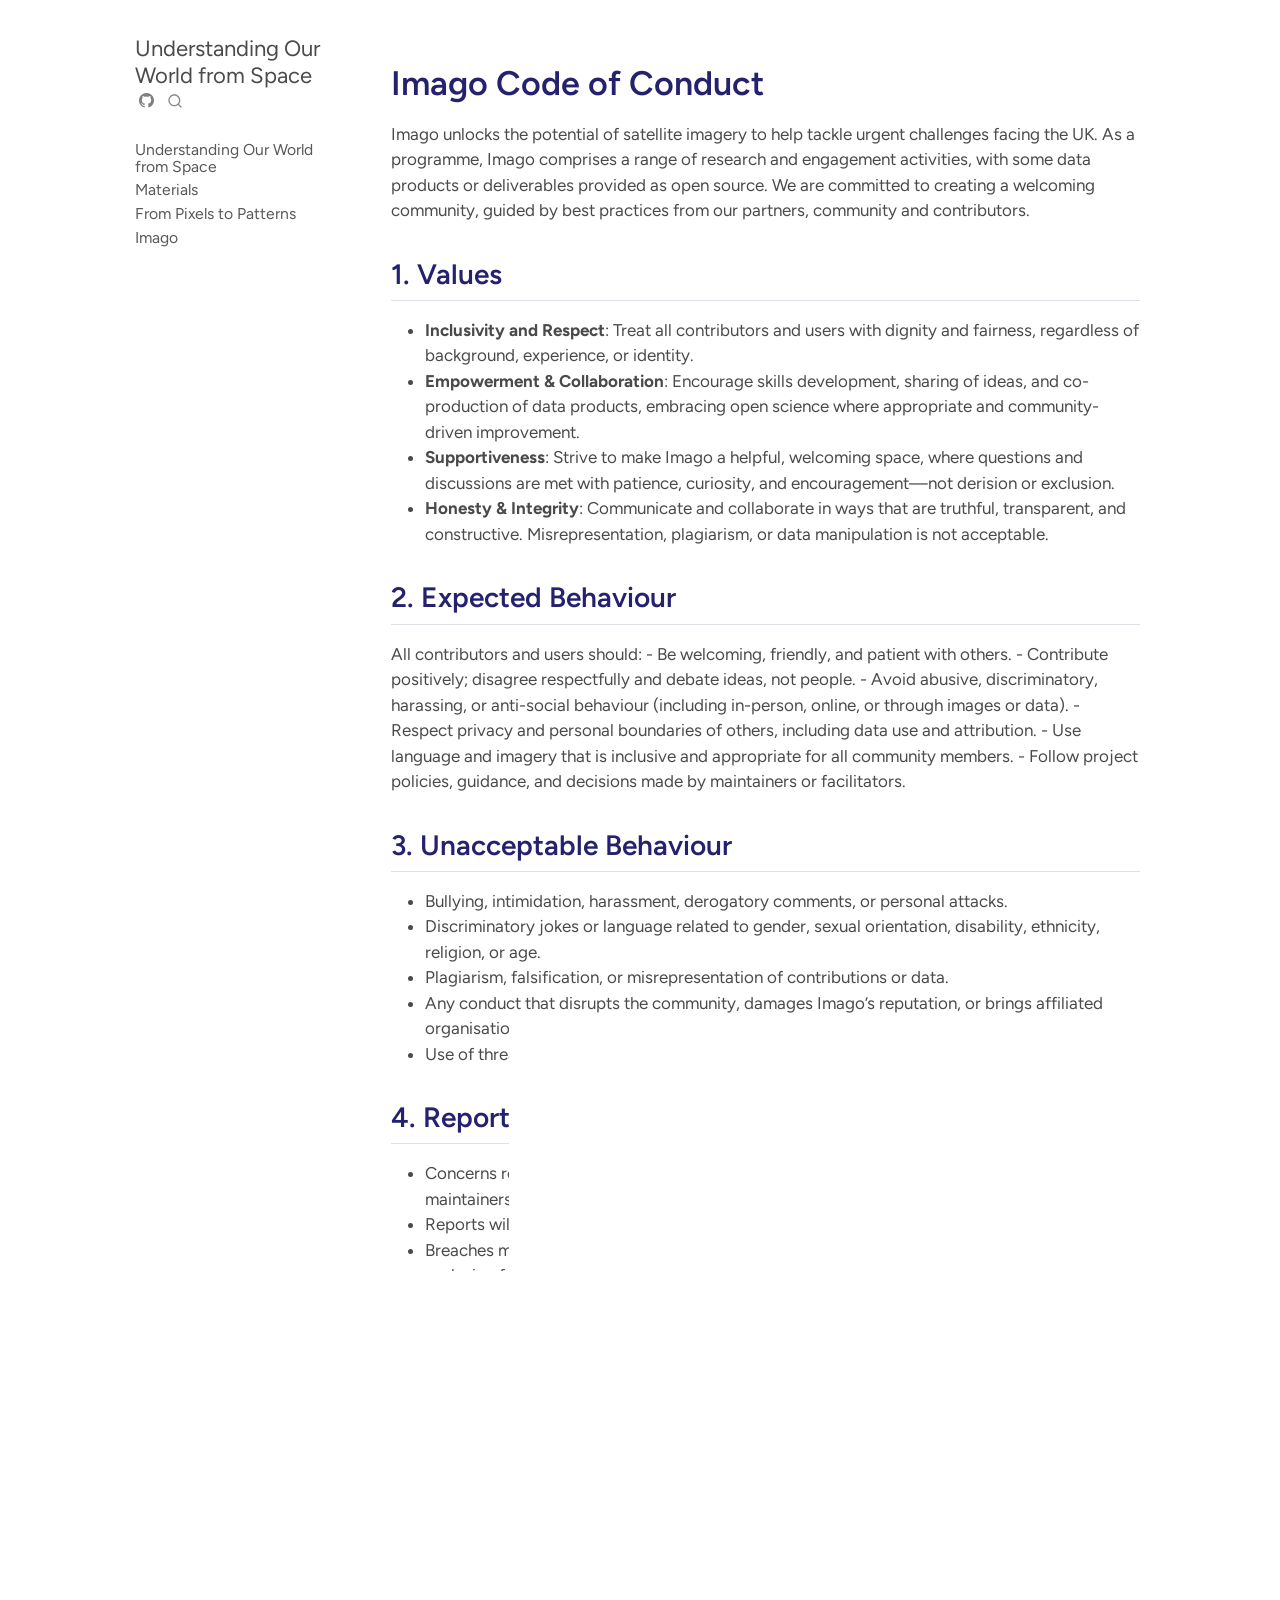
==== docs/CODE_OF_CONDUCT.html @ 0395936b "rebuild" ====
<!DOCTYPE html>
<html xmlns="http://www.w3.org/1999/xhtml" lang="en" xml:lang="en"><head>

<meta charset="utf-8">
<meta name="generator" content="quarto-1.9.37">

<meta name="viewport" content="width=device-width, initial-scale=1.0, user-scalable=yes">


<title>code_of_conduct – Understanding Our World from Space</title>
<style>
/* Default styles provided by pandoc.
** See https://pandoc.org/MANUAL.html#variables-for-html for config info.
*/
code{white-space: pre-wrap;}
span.smallcaps{font-variant: small-caps;}
div.columns{display: flex; gap: min(4vw, 1.5em);}
div.column{flex: auto; overflow-x: auto;}
div.hanging-indent{margin-left: 1.5em; text-indent: -1.5em;}
ul.task-list{list-style: none;}
ul.task-list li input[type="checkbox"] {
  width: 0.8em;
  margin: 0 0.8em 0.2em -1em; /* quarto-specific, see https://github.com/quarto-dev/quarto-cli/issues/4556 */ 
  vertical-align: middle;
}
</style>


<script src="site_libs/quarto-nav/quarto-nav.js"></script>
<script src="site_libs/quarto-nav/headroom.min.js"></script>
<script src="site_libs/clipboard/clipboard.min.js"></script>
<script src="site_libs/quarto-search/autocomplete.umd.js"></script>
<script src="site_libs/quarto-search/fuse.min.js"></script>
<script src="site_libs/quarto-search/quarto-search.js"></script>
<meta name="quarto:offset" content="./">
<script src="site_libs/quarto-html/quarto.js" type="module"></script>
<script src="site_libs/quarto-html/tabsets/tabsets.js" type="module"></script>
<script src="site_libs/quarto-html/popper.min.js"></script>
<script src="site_libs/quarto-html/tippy.umd.min.js"></script>
<script src="site_libs/quarto-html/anchor.min.js"></script>
<link href="site_libs/quarto-html/tippy.css" rel="stylesheet">
<link href="site_libs/quarto-html/quarto-syntax-highlighting-7f8f88aac4f3542376d5c11b86a4c14d.css" rel="stylesheet" id="quarto-text-highlighting-styles">
<script src="site_libs/bootstrap/bootstrap.min.js"></script>
<link href="site_libs/bootstrap/bootstrap-icons.css" rel="stylesheet">
<link href="site_libs/bootstrap/bootstrap-9da0a69d09758582f7bec5a88b095657.min.css" rel="stylesheet" append-hash="true" id="quarto-bootstrap" data-mode="light">
<script id="quarto-search-options" type="application/json">{
  "location": "sidebar",
  "copy-button": false,
  "collapse-after": 3,
  "panel-placement": "start",
  "type": "overlay",
  "limit": 50,
  "keyboard-shortcut": [
    "f",
    "/",
    "s"
  ],
  "language": {
    "search-no-results-text": "No results",
    "search-matching-documents-text": "matching documents",
    "search-copy-link-title": "Copy link to search",
    "search-hide-matches-text": "Hide additional matches",
    "search-more-match-text": "more match in this document",
    "search-more-matches-text": "more matches in this document",
    "search-clear-button-title": "Clear",
    "search-text-placeholder": "",
    "search-detached-cancel-button-title": "Cancel",
    "search-submit-button-title": "Submit",
    "search-label": "Search"
  }
}</script>
<script defer="" src="https://events.imago.ac.uk/script.js" data-website-id="1d384e7c-c043-45bd-9404-abb364ffe9e0"></script>


</head>

<body class="nav-sidebar floating fullcontent quarto-light">

<div id="quarto-search-results"></div>
  <header id="quarto-header" class="headroom fixed-top">
  <nav class="quarto-secondary-nav">
    <div class="container-fluid d-flex">
      <button type="button" class="quarto-btn-toggle btn" data-bs-toggle="collapse" role="button" data-bs-target=".quarto-sidebar-collapse-item" aria-controls="quarto-sidebar" aria-expanded="false" aria-label="Toggle sidebar navigation" onclick="if (window.quartoToggleHeadroom) { window.quartoToggleHeadroom(); }">
        <i class="bi bi-layout-text-sidebar-reverse"></i>
      </button>
        <nav class="quarto-page-breadcrumbs" aria-label="breadcrumb"><ol class="breadcrumb"><li class="breadcrumb-item">
      Understanding Our World from Space
      </li></ol></nav>
        <a class="flex-grow-1" role="navigation" data-bs-toggle="collapse" data-bs-target=".quarto-sidebar-collapse-item" aria-controls="quarto-sidebar" aria-expanded="false" aria-label="Toggle sidebar navigation" onclick="if (window.quartoToggleHeadroom) { window.quartoToggleHeadroom(); }">      
        </a>
      <button type="button" class="btn quarto-search-button" aria-label="Search" onclick="window.quartoOpenSearch();">
        <i class="bi bi-search"></i>
      </button>
    </div>
  </nav>
</header>
<!-- content -->
<div id="quarto-content" class="quarto-container page-columns page-rows-contents page-layout-article">
<!-- sidebar -->
  <nav id="quarto-sidebar" class="sidebar collapse collapse-horizontal quarto-sidebar-collapse-item sidebar-navigation floating overflow-auto">
    <div class="pt-lg-2 mt-2 text-left sidebar-header">
    <div class="sidebar-title mb-0 py-0">
      <a href="./">Understanding Our World from Space</a> 
        <div class="sidebar-tools-main">
    <a href="https://github.com/Imago-SDRUK/ADD_from_space" title="" class="quarto-navigation-tool px-1" aria-label=""><i class="bi bi-github"></i></a>
    <div id="quarto-search" class="quarto-navigation-tool px-1" title="Search"></div>
</div>
    </div>
      </div>
    <div class="sidebar-menu-container"> 
    <ul class="list-unstyled mt-1">
        <li class="sidebar-item">
  <div class="sidebar-item-container"> 
  <a href="./index.html" class="sidebar-item-text sidebar-link">
 <span class="menu-text">Understanding Our World from Space</span></a>
  </div>
</li>
        <li class="sidebar-item">
  <div class="sidebar-item-container"> 
  <a href="./materials.html" class="sidebar-item-text sidebar-link">
 <span class="menu-text">Materials</span></a>
  </div>
</li>
        <li class="sidebar-item">
  <div class="sidebar-item-container"> 
  <a href="./pixelsToPatterns.html" class="sidebar-item-text sidebar-link">
 <span class="menu-text">From Pixels to Patterns</span></a>
  </div>
</li>
        <li class="sidebar-item">
  <div class="sidebar-item-container"> 
  <a href="https://imago.ac.uk" class="sidebar-item-text sidebar-link">
 <span class="menu-text">Imago</span></a>
  </div>
</li>
    </ul>
    </div>
</nav>
<div id="quarto-sidebar-glass" class="quarto-sidebar-collapse-item" data-bs-toggle="collapse" data-bs-target=".quarto-sidebar-collapse-item"></div>
<!-- margin-sidebar -->
    
<!-- main -->
<main class="content" id="quarto-document-content"><header id="title-block-header" class="quarto-title-block"></header>




<section id="imago-code-of-conduct" class="level1">
<h1>Imago Code of Conduct</h1>
<p>Imago unlocks the potential of satellite imagery to help tackle urgent challenges facing the UK. As a programme, Imago comprises a range of research and engagement activities, with some data products or deliverables provided as open source. We are committed to creating a welcoming community, guided by best practices from our partners, community and contributors.</p>
<section id="values" class="level2">
<h2 class="anchored" data-anchor-id="values">1. Values</h2>
<ul>
<li><strong>Inclusivity and Respect</strong>: Treat all contributors and users with dignity and fairness, regardless of background, experience, or identity.</li>
<li><strong>Empowerment &amp; Collaboration</strong>: Encourage skills development, sharing of ideas, and co-production of data products, embracing open science where appropriate and community-driven improvement.</li>
<li><strong>Supportiveness</strong>: Strive to make Imago a helpful, welcoming space, where questions and discussions are met with patience, curiosity, and encouragement—not derision or exclusion.</li>
<li><strong>Honesty &amp; Integrity</strong>: Communicate and collaborate in ways that are truthful, transparent, and constructive. Misrepresentation, plagiarism, or data manipulation is not acceptable.</li>
</ul>
</section>
<section id="expected-behaviour" class="level2">
<h2 class="anchored" data-anchor-id="expected-behaviour">2. Expected Behaviour</h2>
<p>All contributors and users should: - Be welcoming, friendly, and patient with others. - Contribute positively; disagree respectfully and debate ideas, not people. - Avoid abusive, discriminatory, harassing, or anti-social behaviour (including in-person, online, or through images or data). - Respect privacy and personal boundaries of others, including data use and attribution. - Use language and imagery that is inclusive and appropriate for all community members. - Follow project policies, guidance, and decisions made by maintainers or facilitators.</p>
</section>
<section id="unacceptable-behaviour" class="level2">
<h2 class="anchored" data-anchor-id="unacceptable-behaviour">3. Unacceptable Behaviour</h2>
<ul>
<li>Bullying, intimidation, harassment, derogatory comments, or personal attacks.</li>
<li>Discriminatory jokes or language related to gender, sexual orientation, disability, ethnicity, religion, or age.</li>
<li>Plagiarism, falsification, or misrepresentation of contributions or data.</li>
<li>Any conduct that disrupts the community, damages Imago’s reputation, or brings affiliated organisations into disrepute.</li>
<li>Use of threatening, violent, or improper language—offline, online, or within the codebase.</li>
</ul>
</section>
<section id="reporting-and-enforcement" class="level2">
<h2 class="anchored" data-anchor-id="reporting-and-enforcement">4. Reporting and Enforcement</h2>
<ul>
<li>Concerns regarding breaches of this code should be reported confidentially to the project maintainers or lead institution (e.g., <a href="https://www.liverpool.ac.uk/">University of Liverpool</a> contact).</li>
<li>Reports will be handled with respect, discretion, and good faith.</li>
<li>Breaches may result in corrective actions including warnings, temporary or permanent exclusion from the project or its channels (e.g., repositories, online forums).</li>
<li>Severe breaches may be escalated to host institutions.</li>
</ul>
</section>
<section id="applicability" class="level2">
<h2 class="anchored" data-anchor-id="applicability">5. Applicability</h2>
<p>This code applies to all spaces where Imago operates – including code repositories, communication channels, events, and related public communications, both online and offline.</p>
</section>
<section id="commitment-to-improvement" class="level2">
<h2 class="anchored" data-anchor-id="commitment-to-improvement">6. Commitment to Improvement</h2>
<p>The Imago team is committed to regularly reviewing and updating this code, seeking feedback from all participants, to ensure it remains effective, equitable, and aligned with open science best practice where relevant.</p>
<p>This code draws explicitly from the <a href="https://www.liverpool.ac.uk/student-administration/policies-procedures/code-of-conduct/">University of Liverpool’s Student Conduct Policy</a> and the <a href="https://www.nusu.co.uk/getinvolved/societies/codeofconduct/">Newcastle University Students’ Union Code of Conduct</a>, emphasising integrity, respect, inclusivity, and positive contribution.</p>


</section>
</section>

</main> <!-- /main -->
<script id="quarto-html-after-body" type="application/javascript">
  window.document.addEventListener("DOMContentLoaded", function (event) {
    const icon = "";
    const anchorJS = new window.AnchorJS();
    anchorJS.options = {
      placement: 'right',
      icon: icon
    };
    anchorJS.add('.anchored');
    const isCodeAnnotation = (el) => {
      for (const clz of el.classList) {
        if (clz.startsWith('code-annotation-')) {                     
          return true;
        }
      }
      return false;
    }
    const onCopySuccess = function(e) {
      // button target
      const button = e.trigger;
      // don't keep focus
      button.blur();
      // flash "checked"
      button.classList.add('code-copy-button-checked');
      var currentTitle = button.getAttribute("title");
      button.setAttribute("title", "Copied!");
      let tooltip;
      if (window.bootstrap) {
        button.setAttribute("data-bs-toggle", "tooltip");
        button.setAttribute("data-bs-placement", "left");
        button.setAttribute("data-bs-title", "Copied!");
        tooltip = new bootstrap.Tooltip(button, 
          { trigger: "manual", 
            customClass: "code-copy-button-tooltip",
            offset: [0, -8]});
        tooltip.show();    
      }
      setTimeout(function() {
        if (tooltip) {
          tooltip.hide();
          button.removeAttribute("data-bs-title");
          button.removeAttribute("data-bs-toggle");
          button.removeAttribute("data-bs-placement");
        }
        button.setAttribute("title", currentTitle);
        button.classList.remove('code-copy-button-checked');
      }, 1000);
      // clear code selection
      e.clearSelection();
    }
    const getTextToCopy = function(trigger) {
      const outerScaffold = trigger.parentElement.cloneNode(true);
      const codeEl = outerScaffold.querySelector('code');
      for (const childEl of codeEl.children) {
        if (isCodeAnnotation(childEl)) {
          childEl.remove();
        }
      }
      return codeEl.innerText;
    }
    const clipboard = new window.ClipboardJS('.code-copy-button:not([data-in-quarto-modal])', {
      text: getTextToCopy
    });
    clipboard.on('success', onCopySuccess);
    if (window.document.getElementById('quarto-embedded-source-code-modal')) {
      const clipboardModal = new window.ClipboardJS('.code-copy-button[data-in-quarto-modal]', {
        text: getTextToCopy,
        container: window.document.getElementById('quarto-embedded-source-code-modal')
      });
      clipboardModal.on('success', onCopySuccess);
    }
      var localhostRegex = new RegExp(/^(?:http|https):\/\/localhost\:?[0-9]*\//);
      var mailtoRegex = new RegExp(/^mailto:/);
        var filterRegex = new RegExp('/' + window.location.host + '/');
      var isInternal = (href) => {
          return filterRegex.test(href) || localhostRegex.test(href) || mailtoRegex.test(href);
      }
      // Inspect non-navigation links and adorn them if external
     var links = window.document.querySelectorAll('a[href]:not(.nav-link):not(.navbar-brand):not(.toc-action):not(.sidebar-link):not(.sidebar-item-toggle):not(.pagination-link):not(.no-external):not([aria-hidden]):not(.dropdown-item):not(.quarto-navigation-tool):not(.about-link)');
      for (var i=0; i<links.length; i++) {
        const link = links[i];
        if (!isInternal(link.href)) {
          // undo the damage that might have been done by quarto-nav.js in the case of
          // links that we want to consider external
          if (link.dataset.originalHref !== undefined) {
            link.href = link.dataset.originalHref;
          }
        }
      }
    function tippyHover(el, contentFn, onTriggerFn, onUntriggerFn) {
      const config = {
        allowHTML: true,
        maxWidth: 500,
        delay: 100,
        arrow: false,
        appendTo: function(el) {
            return el.parentElement;
        },
        interactive: true,
        interactiveBorder: 10,
        theme: 'quarto',
        placement: 'bottom-start',
      };
      if (contentFn) {
        config.content = contentFn;
      }
      if (onTriggerFn) {
        config.onTrigger = onTriggerFn;
      }
      if (onUntriggerFn) {
        config.onUntrigger = onUntriggerFn;
      }
      window.tippy(el, config); 
    }
    const noterefs = window.document.querySelectorAll('a[role="doc-noteref"]');
    for (var i=0; i<noterefs.length; i++) {
      const ref = noterefs[i];
      tippyHover(ref, function() {
        // use id or data attribute instead here
        let href = ref.getAttribute('data-footnote-href') || ref.getAttribute('href');
        try { href = new URL(href).hash; } catch {}
        const id = href.replace(/^#\/?/, "");
        const note = window.document.getElementById(id);
        if (note) {
          return note.innerHTML;
        } else {
          return "";
        }
      });
    }
    const xrefs = window.document.querySelectorAll('a.quarto-xref');
    const processXRef = (id, note) => {
      // Strip column container classes
      const stripColumnClz = (el) => {
        el.classList.remove("page-full", "page-columns");
        if (el.children) {
          for (const child of el.children) {
            stripColumnClz(child);
          }
        }
      }
      stripColumnClz(note)
      if (id === null || id.startsWith('sec-')) {
        // Special case sections, only their first couple elements
        const container = document.createElement("div");
        if (note.children && note.children.length > 2) {
          container.appendChild(note.children[0].cloneNode(true));
          for (let i = 1; i < note.children.length; i++) {
            const child = note.children[i];
            if (child.tagName === "P" && child.innerText === "") {
              continue;
            } else {
              container.appendChild(child.cloneNode(true));
              break;
            }
          }
          if (window.Quarto?.typesetMath) {
            window.Quarto.typesetMath(container);
          }
          return container.innerHTML
        } else {
          if (window.Quarto?.typesetMath) {
            window.Quarto.typesetMath(note);
          }
          return note.innerHTML;
        }
      } else {
        // Remove any anchor links if they are present
        const anchorLink = note.querySelector('a.anchorjs-link');
        if (anchorLink) {
          anchorLink.remove();
        }
        if (window.Quarto?.typesetMath) {
          window.Quarto.typesetMath(note);
        }
        if (note.classList.contains("callout")) {
          return note.outerHTML;
        } else {
          return note.innerHTML;
        }
      }
    }
    for (var i=0; i<xrefs.length; i++) {
      const xref = xrefs[i];
      tippyHover(xref, undefined, function(instance) {
        instance.disable();
        let url = xref.getAttribute('href');
        let hash = undefined; 
        if (url.startsWith('#')) {
          hash = url;
        } else {
          try { hash = new URL(url).hash; } catch {}
        }
        if (hash) {
          const id = hash.replace(/^#\/?/, "");
          const note = window.document.getElementById(id);
          if (note !== null) {
            try {
              const html = processXRef(id, note.cloneNode(true));
              instance.setContent(html);
            } finally {
              instance.enable();
              instance.show();
            }
          } else {
            // See if we can fetch this
            fetch(url.split('#')[0])
            .then(res => res.text())
            .then(html => {
              const parser = new DOMParser();
              const htmlDoc = parser.parseFromString(html, "text/html");
              const note = htmlDoc.getElementById(id);
              if (note !== null) {
                const html = processXRef(id, note);
                instance.setContent(html);
              } 
            }).finally(() => {
              instance.enable();
              instance.show();
            });
          }
        } else {
          // See if we can fetch a full url (with no hash to target)
          // This is a special case and we should probably do some content thinning / targeting
          fetch(url)
          .then(res => res.text())
          .then(html => {
            const parser = new DOMParser();
            const htmlDoc = parser.parseFromString(html, "text/html");
            const note = htmlDoc.querySelector('main.content');
            if (note !== null) {
              // This should only happen for chapter cross references
              // (since there is no id in the URL)
              // remove the first header
              if (note.children.length > 0 && note.children[0].tagName === "HEADER") {
                note.children[0].remove();
              }
              const html = processXRef(null, note);
              instance.setContent(html);
            } 
          }).finally(() => {
            instance.enable();
            instance.show();
          });
        }
      }, function(instance) {
      });
    }
        let selectedAnnoteEl;
        const selectorForAnnotation = ( cell, annotation) => {
          let cellAttr = 'data-code-cell="' + cell + '"';
          let lineAttr = 'data-code-annotation="' +  annotation + '"';
          const selector = 'span[' + cellAttr + '][' + lineAttr + ']';
          return selector;
        }
        const selectCodeLines = (annoteEl) => {
          const doc = window.document;
          const targetCell = annoteEl.getAttribute("data-target-cell");
          const targetAnnotation = annoteEl.getAttribute("data-target-annotation");
          const annoteSpan = window.document.querySelector(selectorForAnnotation(targetCell, targetAnnotation));
          const lines = annoteSpan.getAttribute("data-code-lines").split(",");
          const lineIds = lines.map((line) => {
            return targetCell + "-" + line;
          })
          let top = null;
          let height = null;
          let parent = null;
          if (lineIds.length > 0) {
              //compute the position of the single el (top and bottom and make a div)
              const el = window.document.getElementById(lineIds[0]);
              top = el.offsetTop;
              height = el.offsetHeight;
              parent = el.parentElement.parentElement;
            if (lineIds.length > 1) {
              const lastEl = window.document.getElementById(lineIds[lineIds.length - 1]);
              const bottom = lastEl.offsetTop + lastEl.offsetHeight;
              height = bottom - top;
            }
            if (top !== null && height !== null && parent !== null) {
              // cook up a div (if necessary) and position it 
              let div = window.document.getElementById("code-annotation-line-highlight");
              if (div === null) {
                div = window.document.createElement("div");
                div.setAttribute("id", "code-annotation-line-highlight");
                div.style.position = 'absolute';
                parent.appendChild(div);
              }
              div.style.top = top - 2 + "px";
              div.style.height = height + 4 + "px";
              div.style.left = 0;
              let gutterDiv = window.document.getElementById("code-annotation-line-highlight-gutter");
              if (gutterDiv === null) {
                gutterDiv = window.document.createElement("div");
                gutterDiv.setAttribute("id", "code-annotation-line-highlight-gutter");
                gutterDiv.style.position = 'absolute';
                const codeCell = window.document.getElementById(targetCell);
                const gutter = codeCell.querySelector('.code-annotation-gutter');
                gutter.appendChild(gutterDiv);
              }
              gutterDiv.style.top = top - 2 + "px";
              gutterDiv.style.height = height + 4 + "px";
            }
            selectedAnnoteEl = annoteEl;
          }
        };
        const unselectCodeLines = () => {
          const elementsIds = ["code-annotation-line-highlight", "code-annotation-line-highlight-gutter"];
          elementsIds.forEach((elId) => {
            const div = window.document.getElementById(elId);
            if (div) {
              div.remove();
            }
          });
          selectedAnnoteEl = undefined;
        };
          // Handle positioning of the toggle
      window.addEventListener(
        "resize",
        throttle(() => {
          elRect = undefined;
          if (selectedAnnoteEl) {
            selectCodeLines(selectedAnnoteEl);
          }
        }, 10)
      );
      function throttle(fn, ms) {
      let throttle = false;
      let timer;
        return (...args) => {
          if(!throttle) { // first call gets through
              fn.apply(this, args);
              throttle = true;
          } else { // all the others get throttled
              if(timer) clearTimeout(timer); // cancel #2
              timer = setTimeout(() => {
                fn.apply(this, args);
                timer = throttle = false;
              }, ms);
          }
        };
      }
        // Attach click handler to the DT
        const annoteDls = window.document.querySelectorAll('dt[data-target-cell]');
        for (const annoteDlNode of annoteDls) {
          annoteDlNode.addEventListener('click', (event) => {
            const clickedEl = event.target;
            if (clickedEl !== selectedAnnoteEl) {
              unselectCodeLines();
              const activeEl = window.document.querySelector('dt[data-target-cell].code-annotation-active');
              if (activeEl) {
                activeEl.classList.remove('code-annotation-active');
              }
              selectCodeLines(clickedEl);
              clickedEl.classList.add('code-annotation-active');
            } else {
              // Unselect the line
              unselectCodeLines();
              clickedEl.classList.remove('code-annotation-active');
            }
          });
        }
    const findCites = (el) => {
      const parentEl = el.parentElement;
      if (parentEl) {
        const cites = parentEl.dataset.cites;
        if (cites) {
          return {
            el,
            cites: cites.split(' ')
          };
        } else {
          return findCites(el.parentElement)
        }
      } else {
        return undefined;
      }
    };
    var bibliorefs = window.document.querySelectorAll('a[role="doc-biblioref"]');
    for (var i=0; i<bibliorefs.length; i++) {
      const ref = bibliorefs[i];
      const citeInfo = findCites(ref);
      if (citeInfo) {
        tippyHover(citeInfo.el, function() {
          var popup = window.document.createElement('div');
          citeInfo.cites.forEach(function(cite) {
            var citeDiv = window.document.createElement('div');
            citeDiv.classList.add('hanging-indent');
            citeDiv.classList.add('csl-entry');
            var biblioDiv = window.document.getElementById('ref-' + cite);
            if (biblioDiv) {
              citeDiv.innerHTML = biblioDiv.innerHTML;
            }
            popup.appendChild(citeDiv);
          });
          return popup.innerHTML;
        });
      }
    }
  });
  </script>
</div> <!-- /content -->
<footer class="footer">
  <div class="nav-footer">
    <div class="nav-footer-left">
      &nbsp;
    </div>   
    <div class="nav-footer-center">
<p><a href="https://imago.ac.uk"><span class="green">Imago</span></a>, part of the <a href="https://www.sdruk.ukri.org/"><span class="blue">Smart Data Research UK</span></a> family.</p>
</div>
    <div class="nav-footer-right">
      &nbsp;
    </div>
  </div>
</footer>




</body></html>
---- docs/site_libs/quarto-html/tippy.css ----
.tippy-box[data-animation=fade][data-state=hidden]{opacity:0}[data-tippy-root]{max-width:calc(100vw - 10px)}.tippy-box{position:relative;background-color:#333;color:#fff;border-radius:4px;font-size:14px;line-height:1.4;white-space:normal;outline:0;transition-property:transform,visibility,opacity}.tippy-box[data-placement^=top]>.tippy-arrow{bottom:0}.tippy-box[data-placement^=top]>.tippy-arrow:before{bottom:-7px;left:0;border-width:8px 8px 0;border-top-color:initial;transform-origin:center top}.tippy-box[data-placement^=bottom]>.tippy-arrow{top:0}.tippy-box[data-placement^=bottom]>.tippy-arrow:before{top:-7px;left:0;border-width:0 8px 8px;border-bottom-color:initial;transform-origin:center bottom}.tippy-box[data-placement^=left]>.tippy-arrow{right:0}.tippy-box[data-placement^=left]>.tippy-arrow:before{border-width:8px 0 8px 8px;border-left-color:initial;right:-7px;transform-origin:center left}.tippy-box[data-placement^=right]>.tippy-arrow{left:0}.tippy-box[data-placement^=right]>.tippy-arrow:before{left:-7px;border-width:8px 8px 8px 0;border-right-color:initial;transform-origin:center right}.tippy-box[data-inertia][data-state=visible]{transition-timing-function:cubic-bezier(.54,1.5,.38,1.11)}.tippy-arrow{width:16px;height:16px;color:#333}.tippy-arrow:before{content:"";position:absolute;border-color:transparent;border-style:solid}.tippy-content{position:relative;padding:5px 9px;z-index:1}
---- docs/site_libs/quarto-html/quarto-syntax-highlighting-7f8f88aac4f3542376d5c11b86a4c14d.css ----
/* quarto syntax highlight colors */
:root {
  --quarto-hl-ot-color: #003B4F;
  --quarto-hl-at-color: #657422;
  --quarto-hl-ss-color: #20794D;
  --quarto-hl-an-color: #5E5E5E;
  --quarto-hl-fu-color: #4758AB;
  --quarto-hl-st-color: #20794D;
  --quarto-hl-cf-color: #003B4F;
  --quarto-hl-op-color: #5E5E5E;
  --quarto-hl-er-color: #AD0000;
  --quarto-hl-bn-color: #AD0000;
  --quarto-hl-al-color: #AD0000;
  --quarto-hl-va-color: #111111;
  --quarto-hl-bu-color: inherit;
  --quarto-hl-ex-color: inherit;
  --quarto-hl-pp-color: #AD0000;
  --quarto-hl-in-color: #5E5E5E;
  --quarto-hl-vs-color: #20794D;
  --quarto-hl-wa-color: #5E5E5E;
  --quarto-hl-do-color: #5E5E5E;
  --quarto-hl-im-color: #00769E;
  --quarto-hl-ch-color: #20794D;
  --quarto-hl-dt-color: #AD0000;
  --quarto-hl-fl-color: #AD0000;
  --quarto-hl-co-color: #5E5E5E;
  --quarto-hl-cv-color: #5E5E5E;
  --quarto-hl-cn-color: #8f5902;
  --quarto-hl-sc-color: #5E5E5E;
  --quarto-hl-dv-color: #AD0000;
  --quarto-hl-kw-color: #003B4F;
}

/* other quarto variables */
:root {
  --quarto-font-monospace: SFMono-Regular, Menlo, Monaco, Consolas, "Liberation Mono", "Courier New", monospace;
}

/* syntax highlight based on Pandoc's rules */
pre > code.sourceCode > span {
  color: #003B4F;
}

code.sourceCode > span {
  color: #003B4F;
}

div.sourceCode,
div.sourceCode pre.sourceCode {
  color: #003B4F;
}

/* Normal */
code span {
  color: #003B4F;
}

/* Alert */
code span.al {
  color: #AD0000;
  font-style: inherit;
}

/* Annotation */
code span.an {
  color: #5E5E5E;
  font-style: inherit;
}

/* Attribute */
code span.at {
  color: #657422;
  font-style: inherit;
}

/* BaseN */
code span.bn {
  color: #AD0000;
  font-style: inherit;
}

/* BuiltIn */
code span.bu {
  font-style: inherit;
}

/* ControlFlow */
code span.cf {
  color: #003B4F;
  font-weight: bold;
  font-style: inherit;
}

/* Char */
code span.ch {
  color: #20794D;
  font-style: inherit;
}

/* Constant */
code span.cn {
  color: #8f5902;
  font-style: inherit;
}

/* Comment */
code span.co {
  color: #5E5E5E;
  font-style: inherit;
}

/* CommentVar */
code span.cv {
  color: #5E5E5E;
  font-style: italic;
}

/* Documentation */
code span.do {
  color: #5E5E5E;
  font-style: italic;
}

/* DataType */
code span.dt {
  color: #AD0000;
  font-style: inherit;
}

/* DecVal */
code span.dv {
  color: #AD0000;
  font-style: inherit;
}

/* Error */
code span.er {
  color: #AD0000;
  font-style: inherit;
}

/* Extension */
code span.ex {
  font-style: inherit;
}

/* Float */
code span.fl {
  color: #AD0000;
  font-style: inherit;
}

/* Function */
code span.fu {
  color: #4758AB;
  font-style: inherit;
}

/* Import */
code span.im {
  color: #00769E;
  font-style: inherit;
}

/* Information */
code span.in {
  color: #5E5E5E;
  font-style: inherit;
}

/* Keyword */
code span.kw {
  color: #003B4F;
  font-weight: bold;
  font-style: inherit;
}

/* Operator */
code span.op {
  color: #5E5E5E;
  font-style: inherit;
}

/* Other */
code span.ot {
  color: #003B4F;
  font-style: inherit;
}

/* Preprocessor */
code span.pp {
  color: #AD0000;
  font-style: inherit;
}

/* SpecialChar */
code span.sc {
  color: #5E5E5E;
  font-style: inherit;
}

/* SpecialString */
code span.ss {
  color: #20794D;
  font-style: inherit;
}

/* String */
code span.st {
  color: #20794D;
  font-style: inherit;
}

/* Variable */
code span.va {
  color: #111111;
  font-style: inherit;
}

/* VerbatimString */
code span.vs {
  color: #20794D;
  font-style: inherit;
}

/* Warning */
code span.wa {
  color: #5E5E5E;
  font-style: italic;
}

.prevent-inlining {
  content: "</";
}

/*# sourceMappingURL=789ad8cd35626ba772517505b42a116e.css.map */
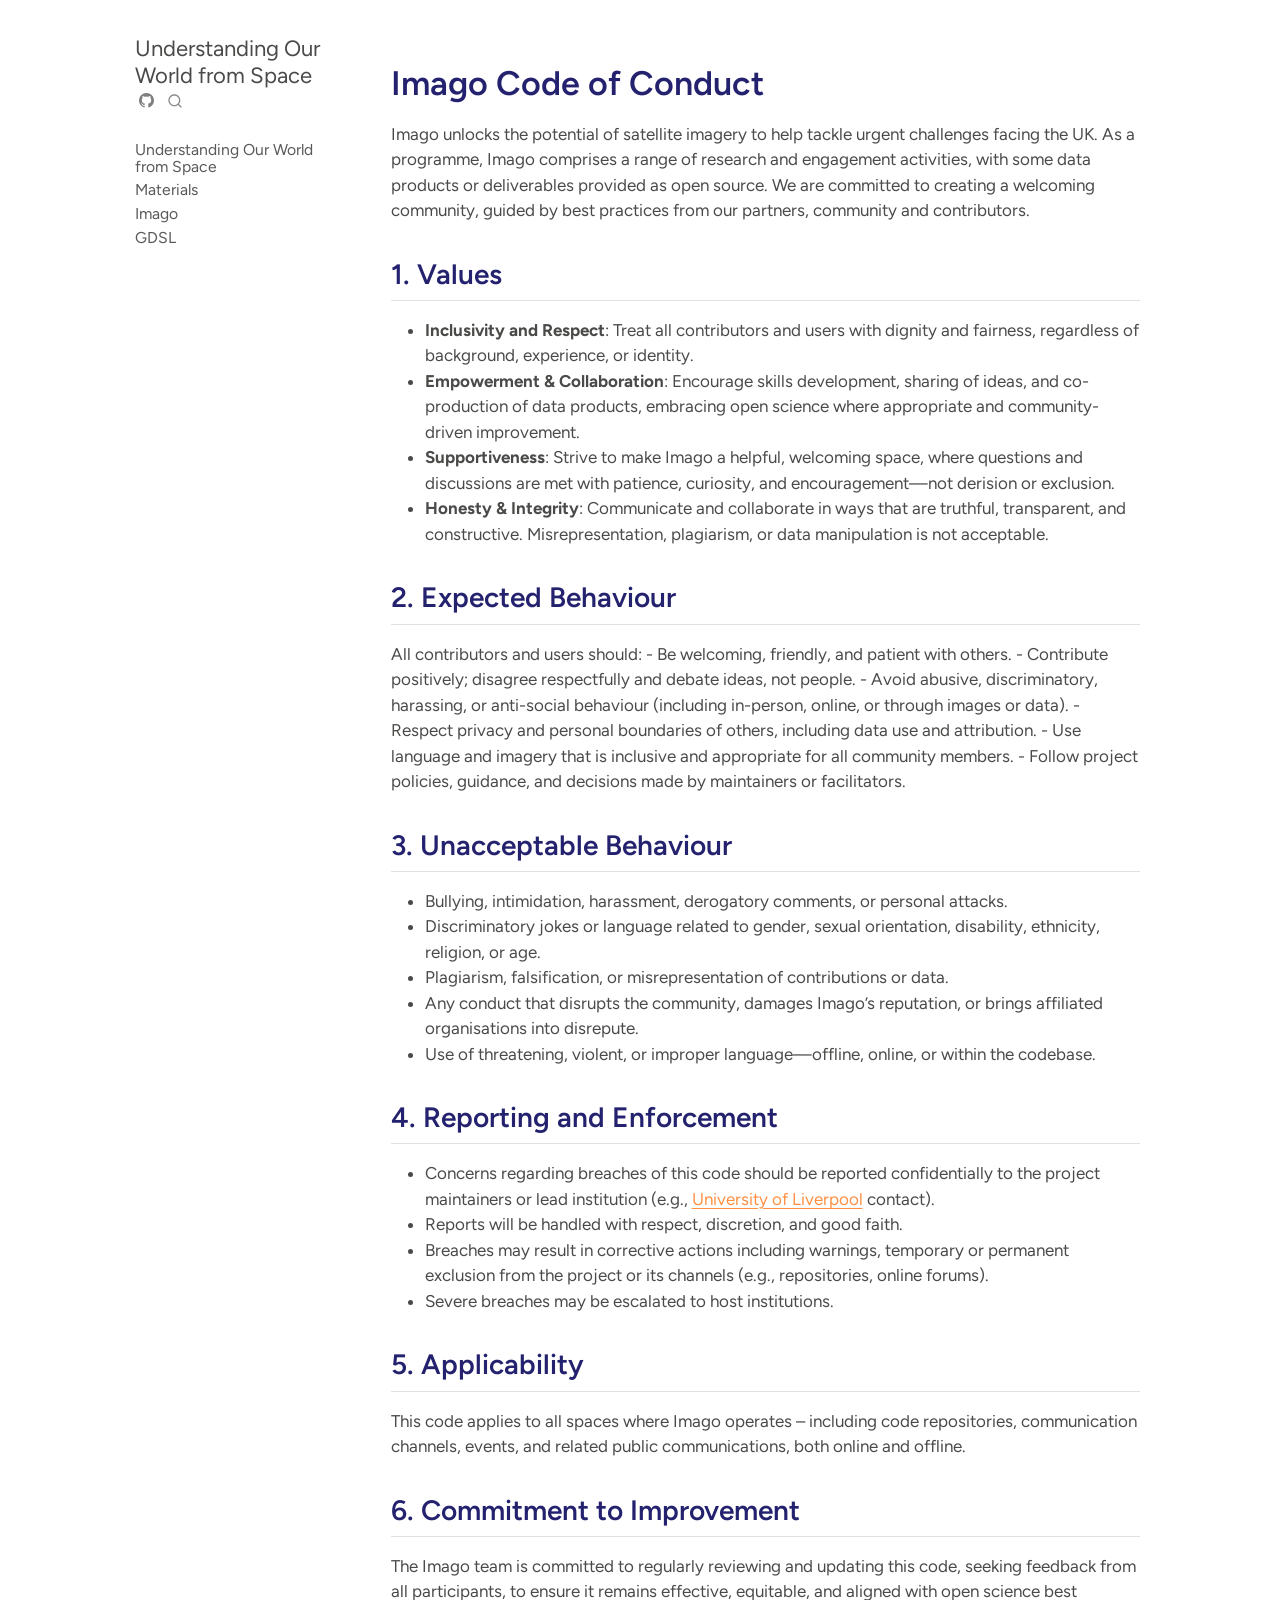
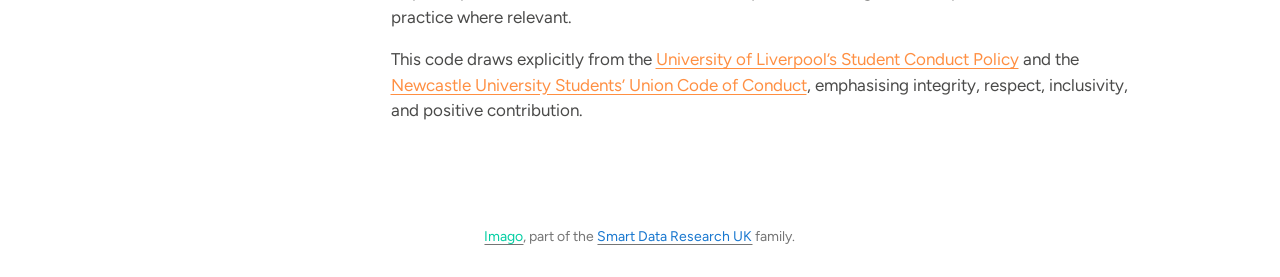
==== commit 4b66bc8f: "rebuild w/ materials.html" ====
--- a/docs/CODE_OF_CONDUCT.html
+++ b/docs/CODE_OF_CONDUCT.html
@@ -123,14 +123,14 @@
 </li>
         <li class="sidebar-item">
   <div class="sidebar-item-container"> 
-  <a href="./pixelsToPatterns.html" class="sidebar-item-text sidebar-link">
- <span class="menu-text">From Pixels to Patterns</span></a>
+  <a href="https://imago.ac.uk" class="sidebar-item-text sidebar-link">
+ <span class="menu-text">Imago</span></a>
   </div>
 </li>
         <li class="sidebar-item">
   <div class="sidebar-item-container"> 
-  <a href="https://imago.ac.uk" class="sidebar-item-text sidebar-link">
- <span class="menu-text">Imago</span></a>
+  <a href="https://liverpool.ac.uk/geographic-data-science" class="sidebar-item-text sidebar-link">
+ <span class="menu-text">GDSL</span></a>
   </div>
 </li>
     </ul>
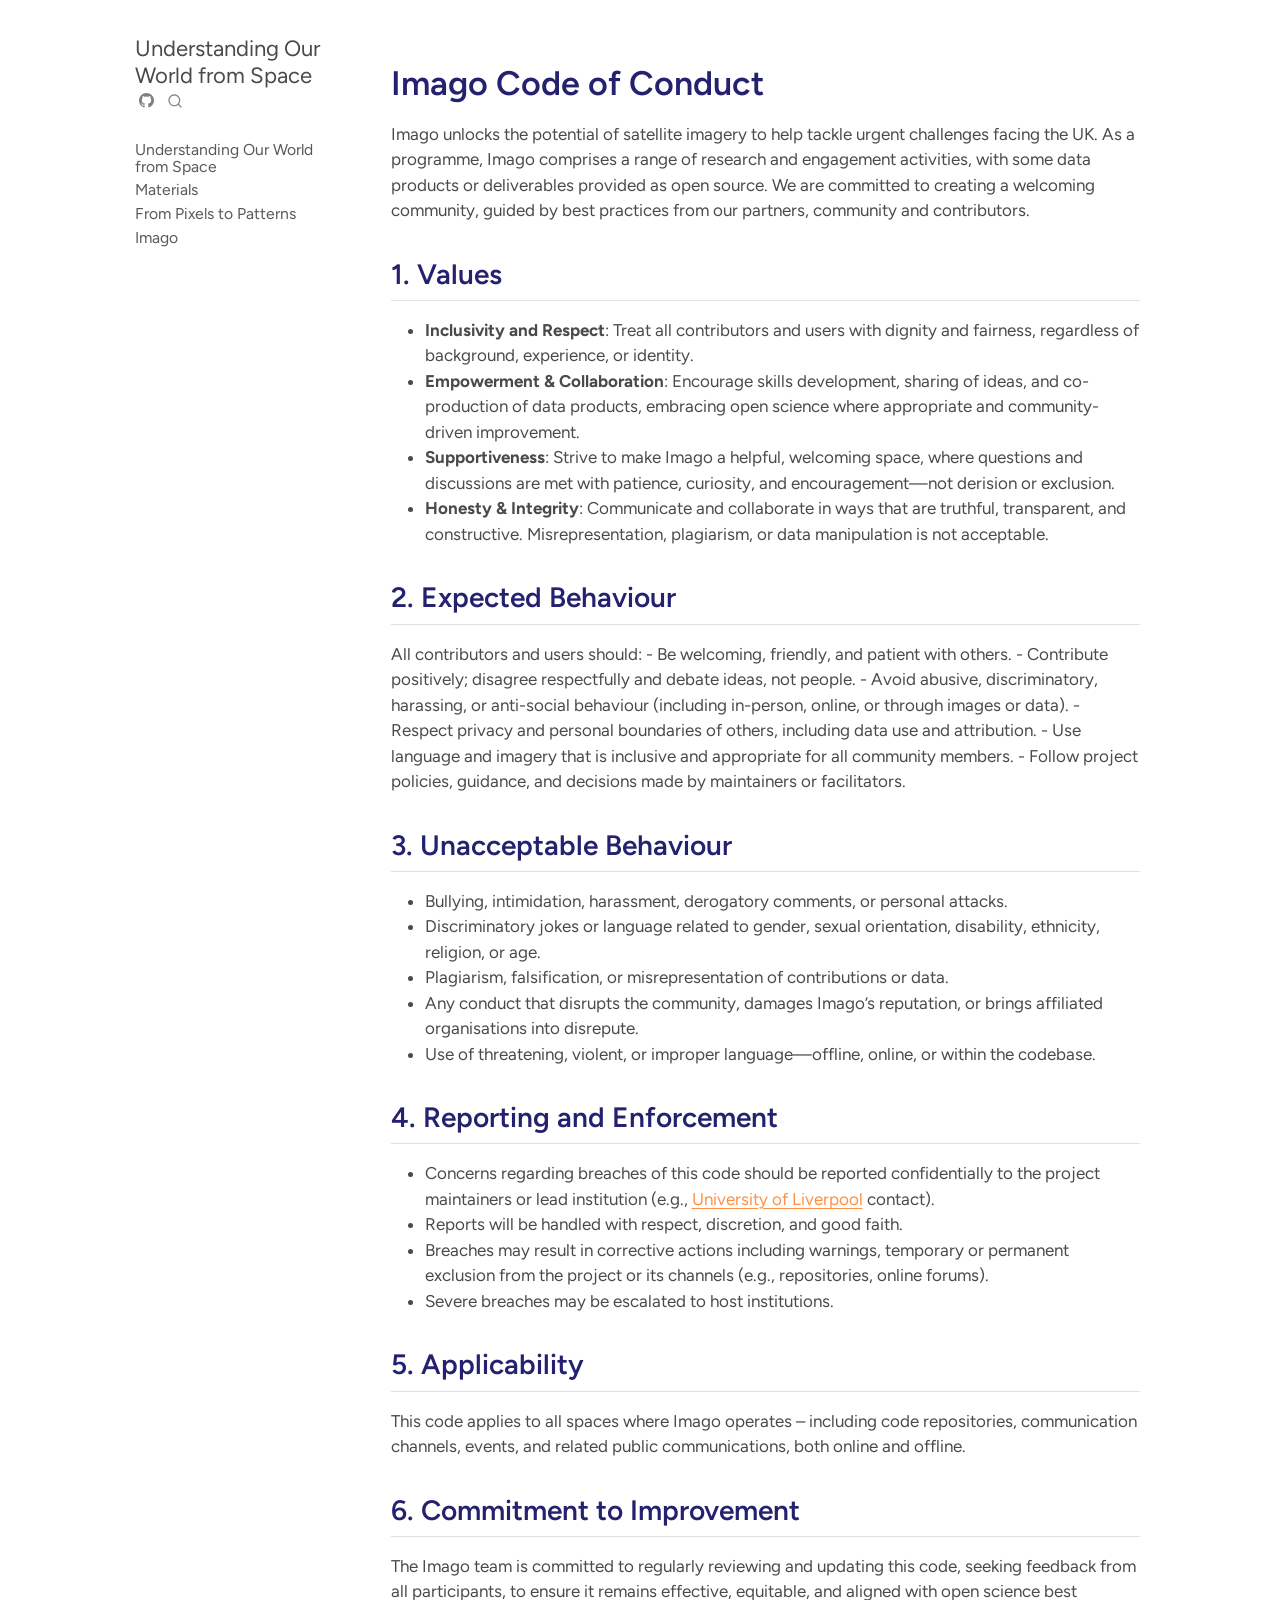
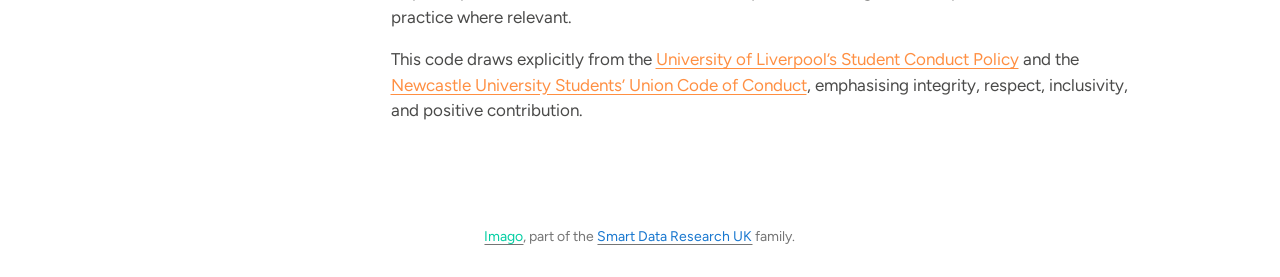
==== commit 07c5273e: "rm Materials.html" ====
--- a/docs/CODE_OF_CONDUCT.html
+++ b/docs/CODE_OF_CONDUCT.html
@@ -123,14 +123,14 @@
 </li>
         <li class="sidebar-item">
   <div class="sidebar-item-container"> 
-  <a href="https://imago.ac.uk" class="sidebar-item-text sidebar-link">
- <span class="menu-text">Imago</span></a>
+  <a href="./pixelsToPatterns.html" class="sidebar-item-text sidebar-link">
+ <span class="menu-text">From Pixels to Patterns</span></a>
   </div>
 </li>
         <li class="sidebar-item">
   <div class="sidebar-item-container"> 
-  <a href="https://liverpool.ac.uk/geographic-data-science" class="sidebar-item-text sidebar-link">
- <span class="menu-text">GDSL</span></a>
+  <a href="https://imago.ac.uk" class="sidebar-item-text sidebar-link">
+ <span class="menu-text">Imago</span></a>
   </div>
 </li>
     </ul>
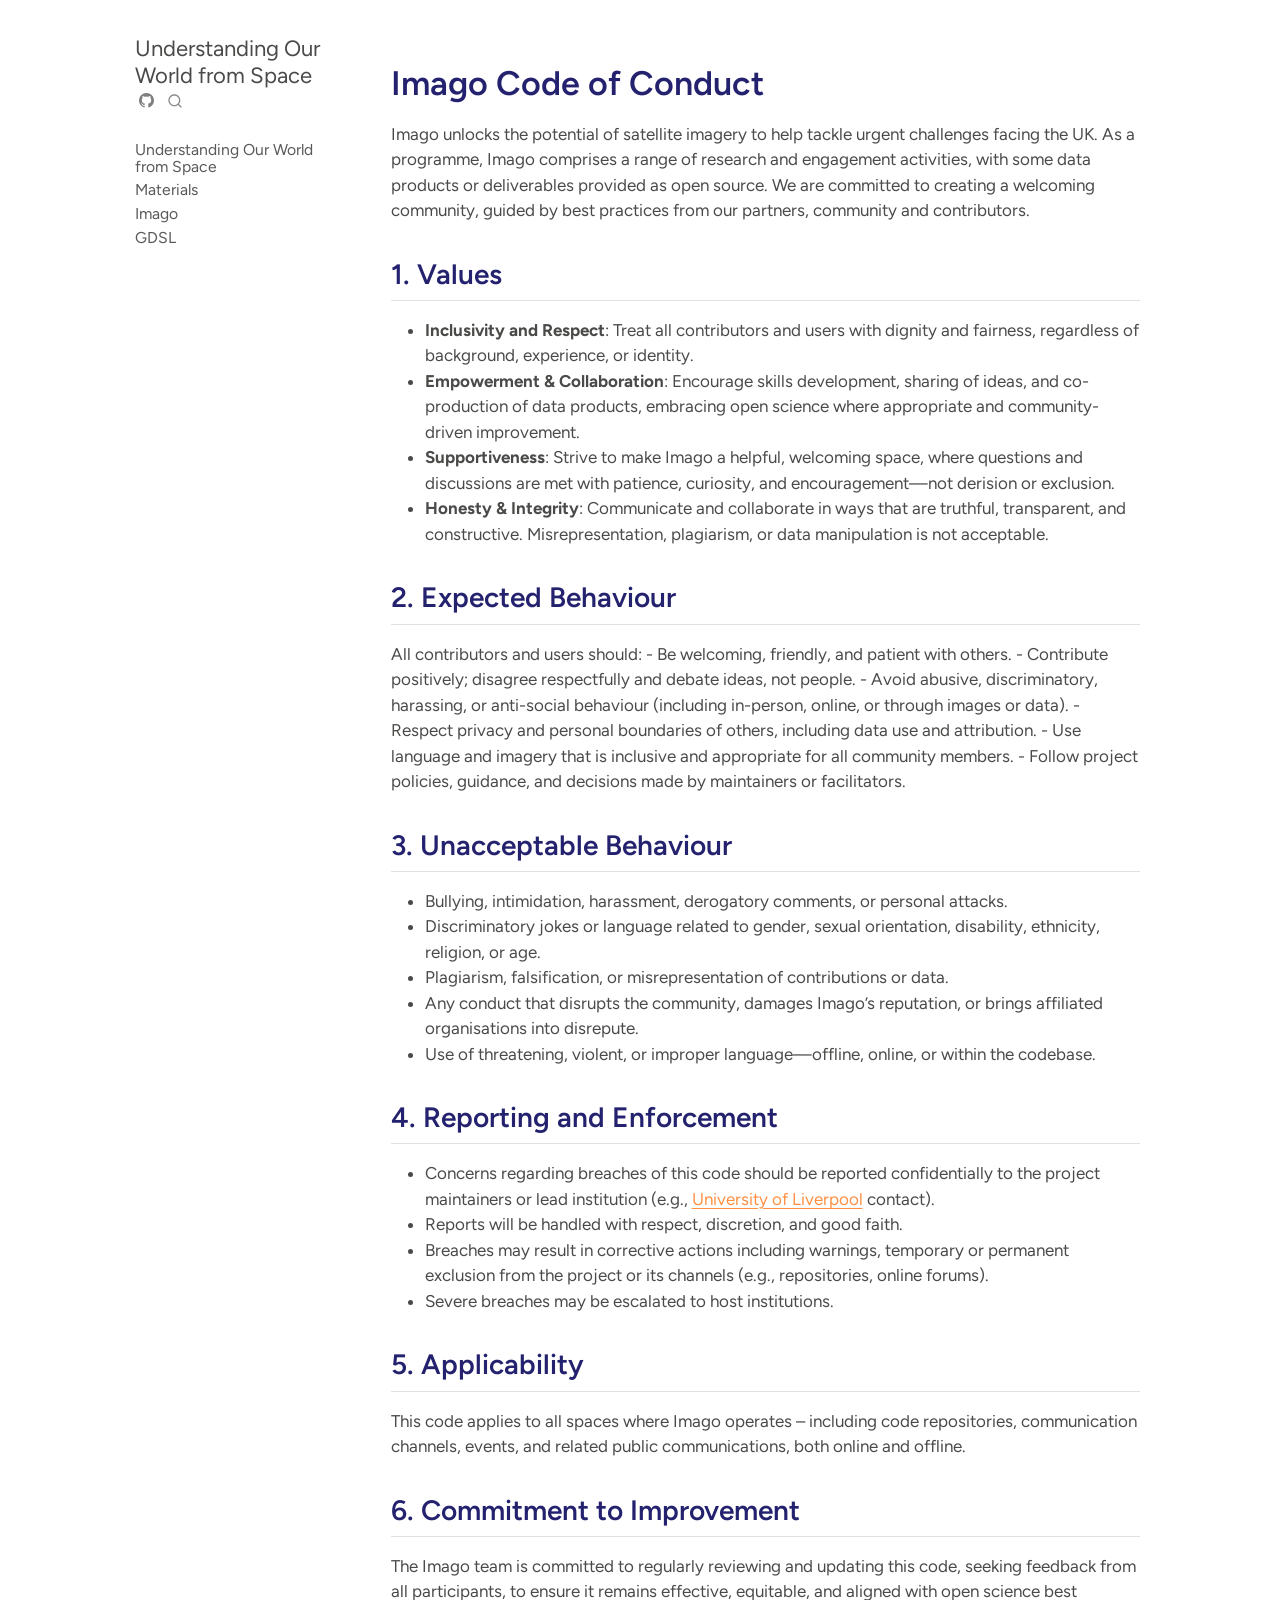
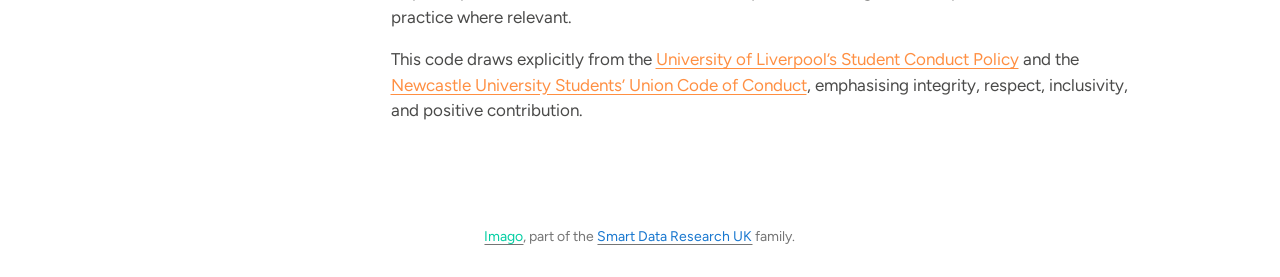
==== commit bcb0044b: "Merge pull request #7 from Imago-SDRUK/rebuild_20260424_1700 Rebuild 20260424 1700" ====
--- a/docs/CODE_OF_CONDUCT.html
+++ b/docs/CODE_OF_CONDUCT.html
@@ -123,14 +123,14 @@
 </li>
         <li class="sidebar-item">
   <div class="sidebar-item-container"> 
-  <a href="./pixelsToPatterns.html" class="sidebar-item-text sidebar-link">
- <span class="menu-text">From Pixels to Patterns</span></a>
+  <a href="https://imago.ac.uk" class="sidebar-item-text sidebar-link">
+ <span class="menu-text">Imago</span></a>
   </div>
 </li>
         <li class="sidebar-item">
   <div class="sidebar-item-container"> 
-  <a href="https://imago.ac.uk" class="sidebar-item-text sidebar-link">
- <span class="menu-text">Imago</span></a>
+  <a href="https://liverpool.ac.uk/geographic-data-science" class="sidebar-item-text sidebar-link">
+ <span class="menu-text">GDSL</span></a>
   </div>
 </li>
     </ul>
